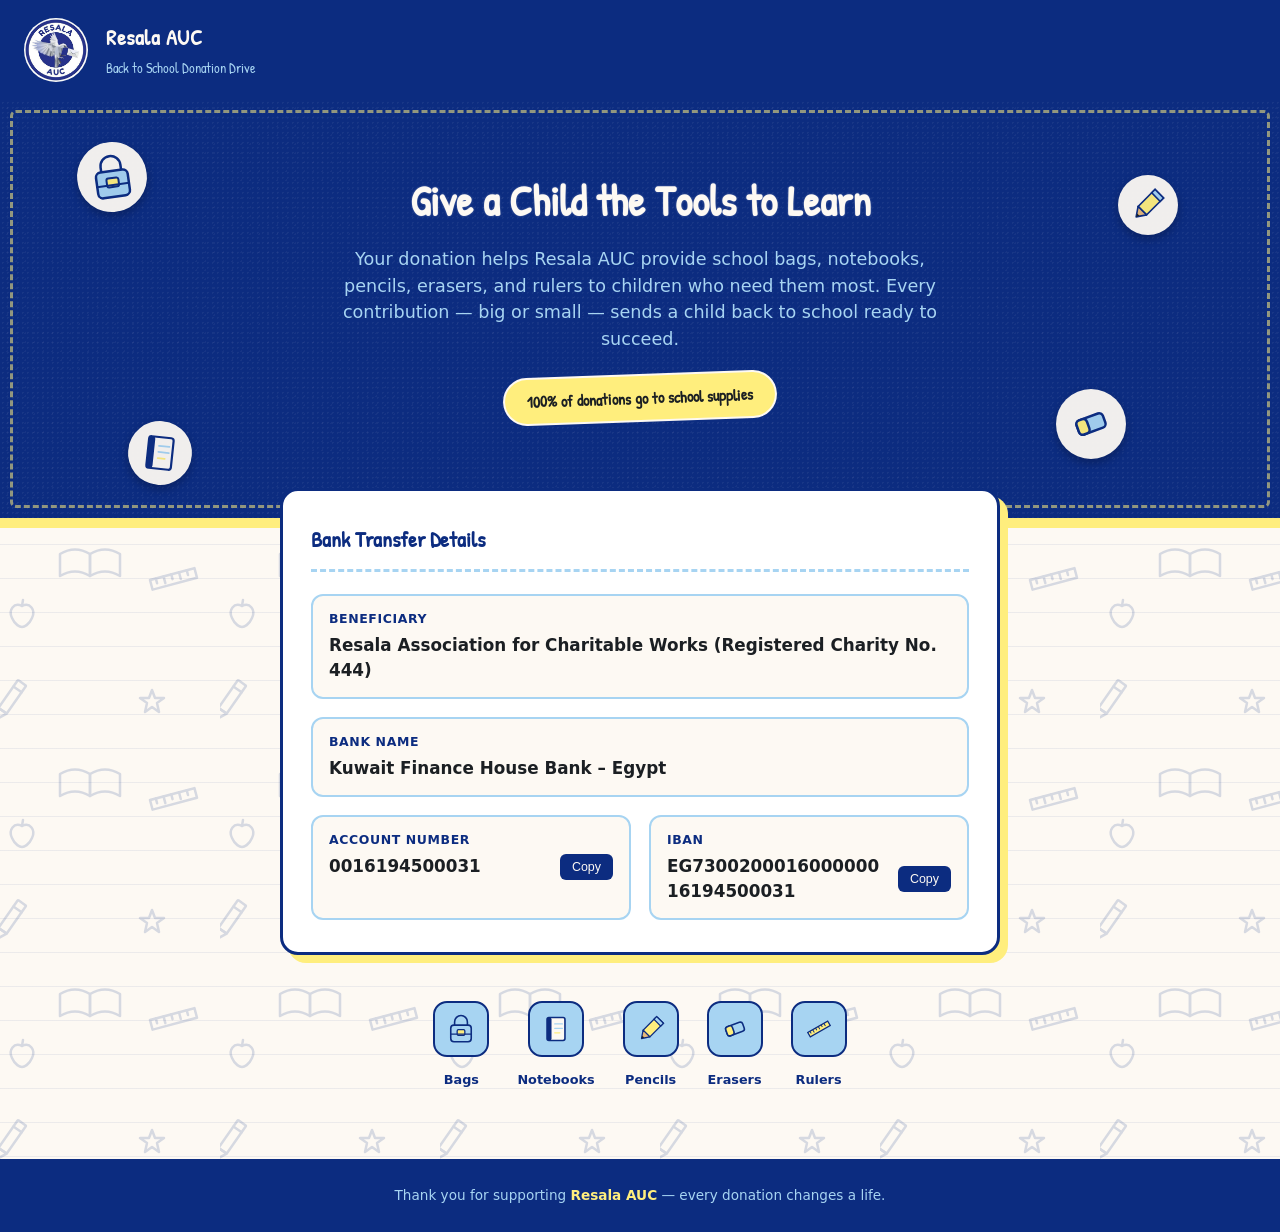
==== back-to-school-design.html @ 2162bcb8 "Add winter campaign design; keep back-to-school design; redirect index to winter Co-Authored-By: Cla" ====
<!DOCTYPE html>
<html lang="en">
<head>
<meta charset="UTF-8">
<meta name="viewport" content="width=device-width, initial-scale=1.0">
<title>Resala AUC — Back to School Donation</title>
<link rel="preconnect" href="https://fonts.googleapis.com">
<link rel="preconnect" href="https://fonts.gstatic.com" crossorigin>
<link href="https://fonts.googleapis.com/css2?family=Patrick+Hand&display=swap" rel="stylesheet">
<link rel="stylesheet" href="styles.css">
<link rel="icon" href="assets/logo.jpeg" type="image/jpeg">
</head>
<body>

<header class="site-header">
  <img class="logo" src="assets/logo.jpeg" alt="Resala AUC logo">
  <div>
    <h1>Resala AUC</h1>
    <p>Back to School Donation Drive</p>
  </div>
</header>

<section class="hero">
  <div class="hero-icons">
    <img class="floating-icon bag" src="assets/icon-bag.svg" alt="">
    <img class="floating-icon pencil" src="assets/icon-pencil.svg" alt="">
    <img class="floating-icon notebook" src="assets/icon-notebook.svg" alt="">
    <img class="floating-icon eraser" src="assets/icon-eraser.svg" alt="">
  </div>

  <h2>Give a Child the Tools to Learn</h2>
  <p class="lead">
    Your donation helps Resala AUC provide school bags, notebooks, pencils, erasers,
    and rulers to children who need them most. Every contribution — big or small —
    sends a child back to school ready to succeed.
  </p>
  <span class="badge">100% of donations go to school supplies</span>
</section>

<main>
  <div class="card">
    <h3>Bank Transfer Details</h3>
    <div class="bank-grid">
      <div class="bank-field full">
        <label>Beneficiary</label>
        <div class="value">Resala Association for Charitable Works (Registered Charity No. 444)</div>
      </div>
      <div class="bank-field full">
        <label>Bank Name</label>
        <div class="value">Kuwait Finance House Bank – Egypt</div>
      </div>
      <div class="bank-field">
        <label>Account Number</label>
        <div class="field-row">
          <div class="value" data-copy="0016194500031">0016194500031</div>
          <button class="copy-btn" type="button">Copy</button>
        </div>
      </div>
      <div class="bank-field">
        <label>IBAN</label>
        <div class="field-row">
          <div class="value" data-copy="EG730020001600000016194500031">EG730020001600000016194500031</div>
          <button class="copy-btn" type="button">Copy</button>
        </div>
      </div>
    </div>
  </div>

  <div class="supplies-strip">
    <figure>
      <img src="assets/icon-bag.svg" alt="School bag">
      <figcaption>Bags</figcaption>
    </figure>
    <figure>
      <img src="assets/icon-notebook.svg" alt="Notebook">
      <figcaption>Notebooks</figcaption>
    </figure>
    <figure>
      <img src="assets/icon-pencil.svg" alt="Pencil">
      <figcaption>Pencils</figcaption>
    </figure>
    <figure>
      <img src="assets/icon-eraser.svg" alt="Eraser">
      <figcaption>Erasers</figcaption>
    </figure>
    <figure>
      <img src="assets/icon-ruler.svg" alt="Ruler">
      <figcaption>Rulers</figcaption>
    </figure>
  </div>
</main>

<footer>
  Thank you for supporting <strong>Resala AUC</strong> — every donation changes a life.
</footer>

<script src="app.js"></script>
</body>
</html>
---- styles.css ----
:root {
  --navy: #0c2c80;
  --sky: #a7d4f2;
  --yellow: #ffee7d;
  --cream: #fdf9f3;
  --ink: #1b1f23;
}

* { box-sizing: border-box; }

body {
  margin: 0;
  color: var(--ink);
  font-family: 'Segoe UI', system-ui, -apple-system, Arial, sans-serif;
  line-height: 1.5;
  overflow-x: hidden;
  /* notebook paper: faint ruled lines + doodle pattern over cream */
  background-color: var(--cream);
  background-image:
    url('assets/pattern-doodles.svg'),
    repeating-linear-gradient(
      to bottom,
      rgba(12, 44, 128, 0.07) 0px,
      rgba(12, 44, 128, 0.07) 1px,
      transparent 1px,
      transparent 34px
    );
  background-size: 220px 220px, auto;
  background-repeat: repeat, repeat;
}

a { color: var(--navy); }

h1, h2, h3, .badge, .site-header p { font-family: 'Patrick Hand', 'Segoe UI', cursive, sans-serif; }

/* ---------- Header ---------- */
header.site-header {
  background: var(--navy);
  color: var(--cream);
  padding: 18px 24px;
  display: flex;
  align-items: center;
  gap: 18px;
  box-shadow: 0 3px 0 var(--yellow);
}

header.site-header img.logo {
  height: 64px;
  width: 64px;
  border-radius: 50%;
  background: #fff;
}

header.site-header h1 {
  margin: 0;
  font-size: 1.4rem;
  letter-spacing: 0.5px;
}

header.site-header p {
  margin: 2px 0 0;
  color: var(--sky);
  font-size: 0.9rem;
}

/* ---------- Hero (chalkboard) ---------- */
.hero {
  position: relative;
  padding: 70px 24px 96px;
  text-align: center;
  background-color: var(--navy);
  background-image:
    radial-gradient(rgba(255,255,255,0.05) 1px, transparent 1px),
    radial-gradient(rgba(255,255,255,0.04) 1px, transparent 1px);
  background-size: 5px 5px, 9px 9px;
  background-position: 0 0, 3px 4px;
  overflow: hidden;
  border-bottom: 10px solid var(--yellow);
}

.hero::after {
  content: "";
  position: absolute;
  inset: 10px;
  border: 3px dashed rgba(255, 238, 125, 0.55);
  border-radius: 6px;
  pointer-events: none;
}

.hero h2 {
  font-size: 2.6rem;
  color: var(--cream);
  margin: 0 0 14px;
  text-shadow: 0 0 2px rgba(255,255,255,0.35);
}

.hero p.lead {
  max-width: 620px;
  margin: 0 auto;
  font-size: 1.1rem;
  color: var(--sky);
}

.hero .badge {
  display: inline-block;
  margin-top: 22px;
  background: var(--yellow);
  color: var(--ink);
  font-weight: 700;
  padding: 10px 22px;
  border-radius: 999px;
  border: 2px solid var(--cream);
  transform: rotate(-2deg);
}

.floating-icon {
  position: absolute;
  width: 70px;
  height: 70px;
  opacity: 0.95;
  background: var(--cream);
  border-radius: 50%;
  padding: 10px;
  box-shadow: 0 4px 10px rgba(0,0,0,0.25);
}

.floating-icon.bag      { top: 10%;  left: 6%;  transform: rotate(-8deg); }
.floating-icon.pencil   { top: 18%;  right: 8%; width: 60px; height: 60px; }
.floating-icon.notebook { bottom: 8%; left: 10%; width: 64px; height: 64px; transform: rotate(6deg); }
.floating-icon.eraser   { bottom: 14%; right: 12%; }
.floating-icon.ruler    { top: 50%; left: 2%; width: 90px; height: 90px; display: none; }

.hero-icons { position: static; }

/* ---------- Main / Bank card ---------- */
main {
  max-width: 760px;
  margin: -40px auto 0;
  padding: 0 20px 60px;
  position: relative;
  z-index: 2;
}

.card {
  background: #ffffff;
  border: 3px solid var(--navy);
  border-radius: 18px;
  padding: 32px 28px;
  box-shadow: 8px 8px 0 var(--yellow);
}

.card h3 {
  margin-top: 0;
  color: var(--navy);
  font-size: 1.4rem;
  border-bottom: 3px dashed var(--sky);
  padding-bottom: 12px;
}

.bank-grid {
  display: grid;
  grid-template-columns: 1fr 1fr;
  gap: 18px;
  margin-top: 20px;
}

.bank-field {
  background: var(--cream);
  border: 2px solid var(--sky);
  border-radius: 12px;
  padding: 14px 16px;
}

.bank-field.full { grid-column: 1 / -1; }

.bank-field label {
  display: block;
  font-size: 0.78rem;
  text-transform: uppercase;
  letter-spacing: 0.6px;
  color: var(--navy);
  font-weight: 700;
  margin-bottom: 4px;
}

.bank-field .value {
  font-size: 1.05rem;
  font-weight: 600;
  word-break: break-word;
  flex: 1;
  min-width: 0;
}

.field-row {
  display: flex;
  align-items: center;
  gap: 10px;
  flex-wrap: wrap;
}

.copy-btn {
  flex-shrink: 0;
  font-size: 0.78rem;
  background: var(--navy);
  color: var(--cream);
  border: none;
  border-radius: 6px;
  padding: 6px 12px;
  cursor: pointer;
  transition: background 0.15s ease;
}

.copy-btn:hover { background: #163a9e; }
.copy-btn.copied { background: #1e8f4e; }

/* ---------- Supplies strip ---------- */
.supplies-strip {
  display: flex;
  justify-content: center;
  gap: 28px;
  flex-wrap: wrap;
  margin: 46px 0 10px;
}

.supplies-strip figure {
  margin: 0;
  text-align: center;
}

.supplies-strip img {
  width: 56px;
  height: 56px;
  background: var(--sky);
  border-radius: 14px;
  padding: 10px;
  border: 2px solid var(--navy);
}

.supplies-strip figcaption {
  margin-top: 6px;
  font-size: 0.8rem;
  color: var(--navy);
  font-weight: 600;
}

/* ---------- Footer ---------- */
footer {
  background: var(--navy);
  color: var(--sky);
  text-align: center;
  padding: 26px 16px;
  font-size: 0.85rem;
}

footer strong { color: var(--yellow); }

/* ---------- Mobile ---------- */
@media (max-width: 700px) {
  main { margin-top: -28px; padding: 0 14px 50px; }
  .card { padding: 24px 18px; }
  .bank-grid { grid-template-columns: 1fr; gap: 14px; }
  .hero { padding: 40px 16px 56px; }
  .hero h2 { font-size: 1.9rem; }
  .hero p.lead { font-size: 1rem; }
  .supplies-strip { gap: 16px; }

  /* icons move out of the text's way: static row above the heading instead of floating over it */
  .hero-icons {
    display: flex;
    justify-content: center;
    gap: 14px;
    margin: 0 0 20px;
  }
  .floating-icon,
  .floating-icon.bag,
  .floating-icon.pencil,
  .floating-icon.notebook,
  .floating-icon.eraser {
    position: static;
    width: 40px;
    height: 40px;
    padding: 7px;
    transform: none;
  }
}

@media (max-width: 560px) {
  header.site-header { padding: 14px 16px; gap: 12px; }
  header.site-header img.logo { height: 48px; width: 48px; }
  header.site-header h1 { font-size: 1.15rem; }
  header.site-header p { font-size: 0.8rem; }
  .hero h2 { font-size: 1.6rem; }
  .hero .badge { font-size: 0.85rem; padding: 8px 16px; }
  .floating-icon,
  .floating-icon.bag,
  .floating-icon.pencil,
  .floating-icon.notebook,
  .floating-icon.eraser {
    width: 34px;
    height: 34px;
    padding: 6px;
  }
  .card h3 { font-size: 1.2rem; }
  .field-row { flex-direction: column; align-items: stretch; gap: 8px; }
  .copy-btn { width: 100%; padding: 8px; }
  .supplies-strip img { width: 46px; height: 46px; }
  .supplies-strip figcaption { font-size: 0.72rem; }
}

@media (max-width: 380px) {
  .hero h2 { font-size: 1.4rem; }
  .hero-icons { gap: 8px; }
  .floating-icon,
  .floating-icon.bag,
  .floating-icon.pencil,
  .floating-icon.notebook,
  .floating-icon.eraser {
    width: 30px;
    height: 30px;
    padding: 5px;
  }
}
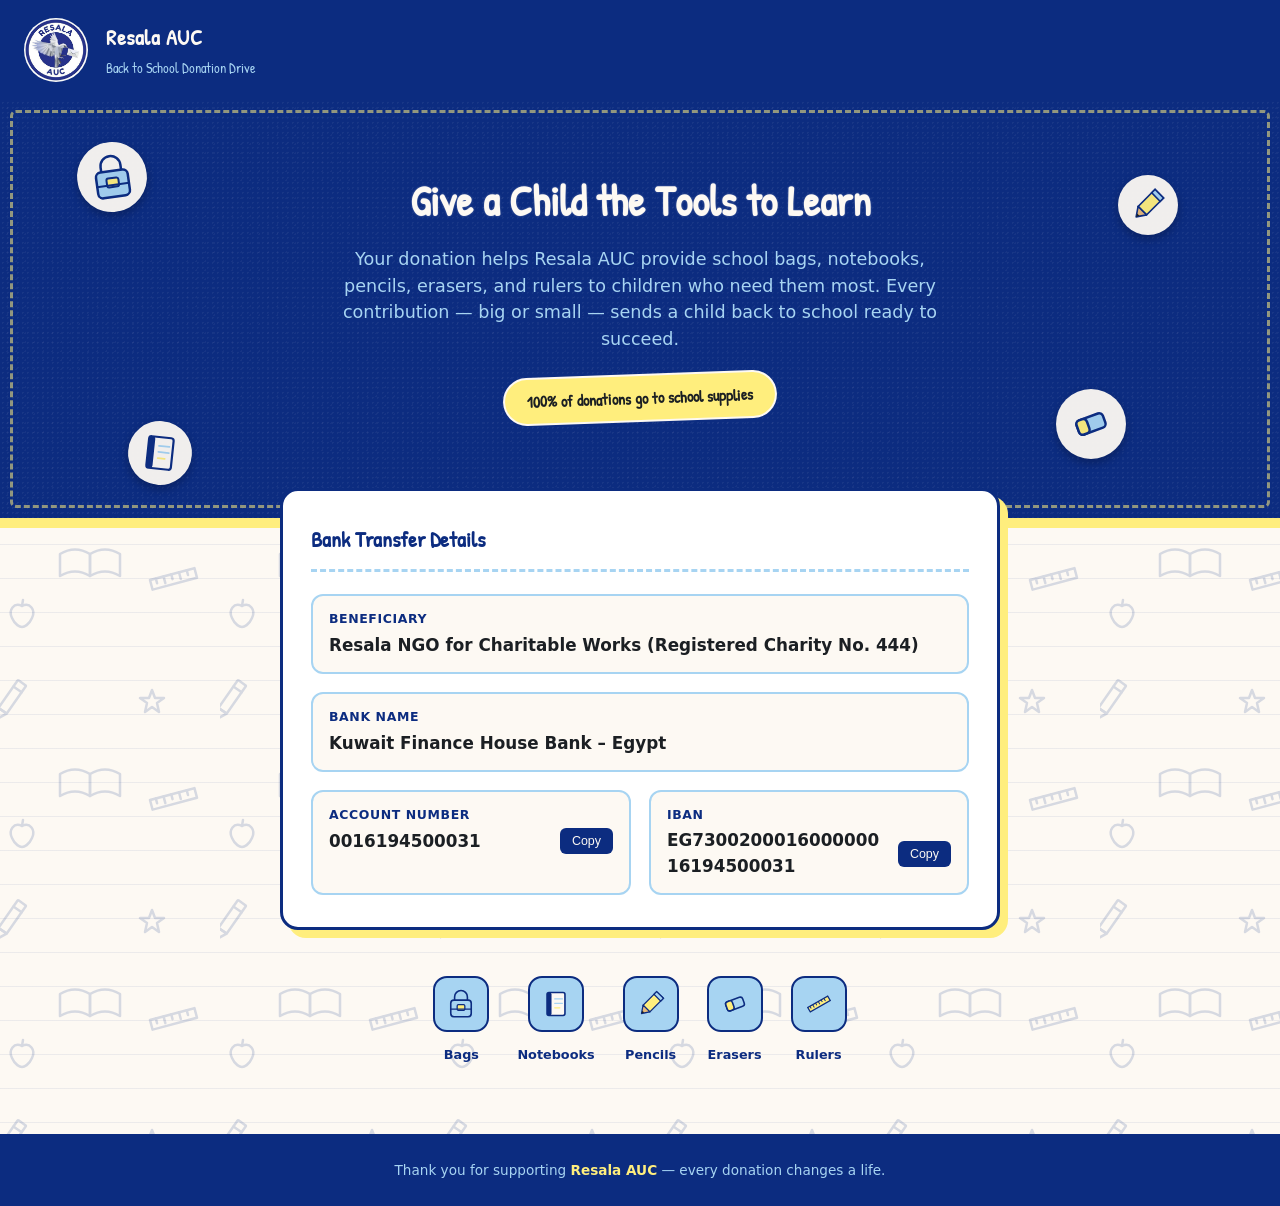
==== commit c08903ba: "Rename beneficiary to NGO; add visit tracker and live counter page Co-Authored-By: Claude Sonnet 5.5" ====
--- a/back-to-school-design.html
+++ b/back-to-school-design.html
@@ -43,7 +43,7 @@
     <div class="bank-grid">
       <div class="bank-field full">
         <label>Beneficiary</label>
-        <div class="value">Resala Association for Charitable Works (Registered Charity No. 444)</div>
+        <div class="value">Resala NGO for Charitable Works (Registered Charity No. 444)</div>
       </div>
       <div class="bank-field full">
         <label>Bank Name</label>
